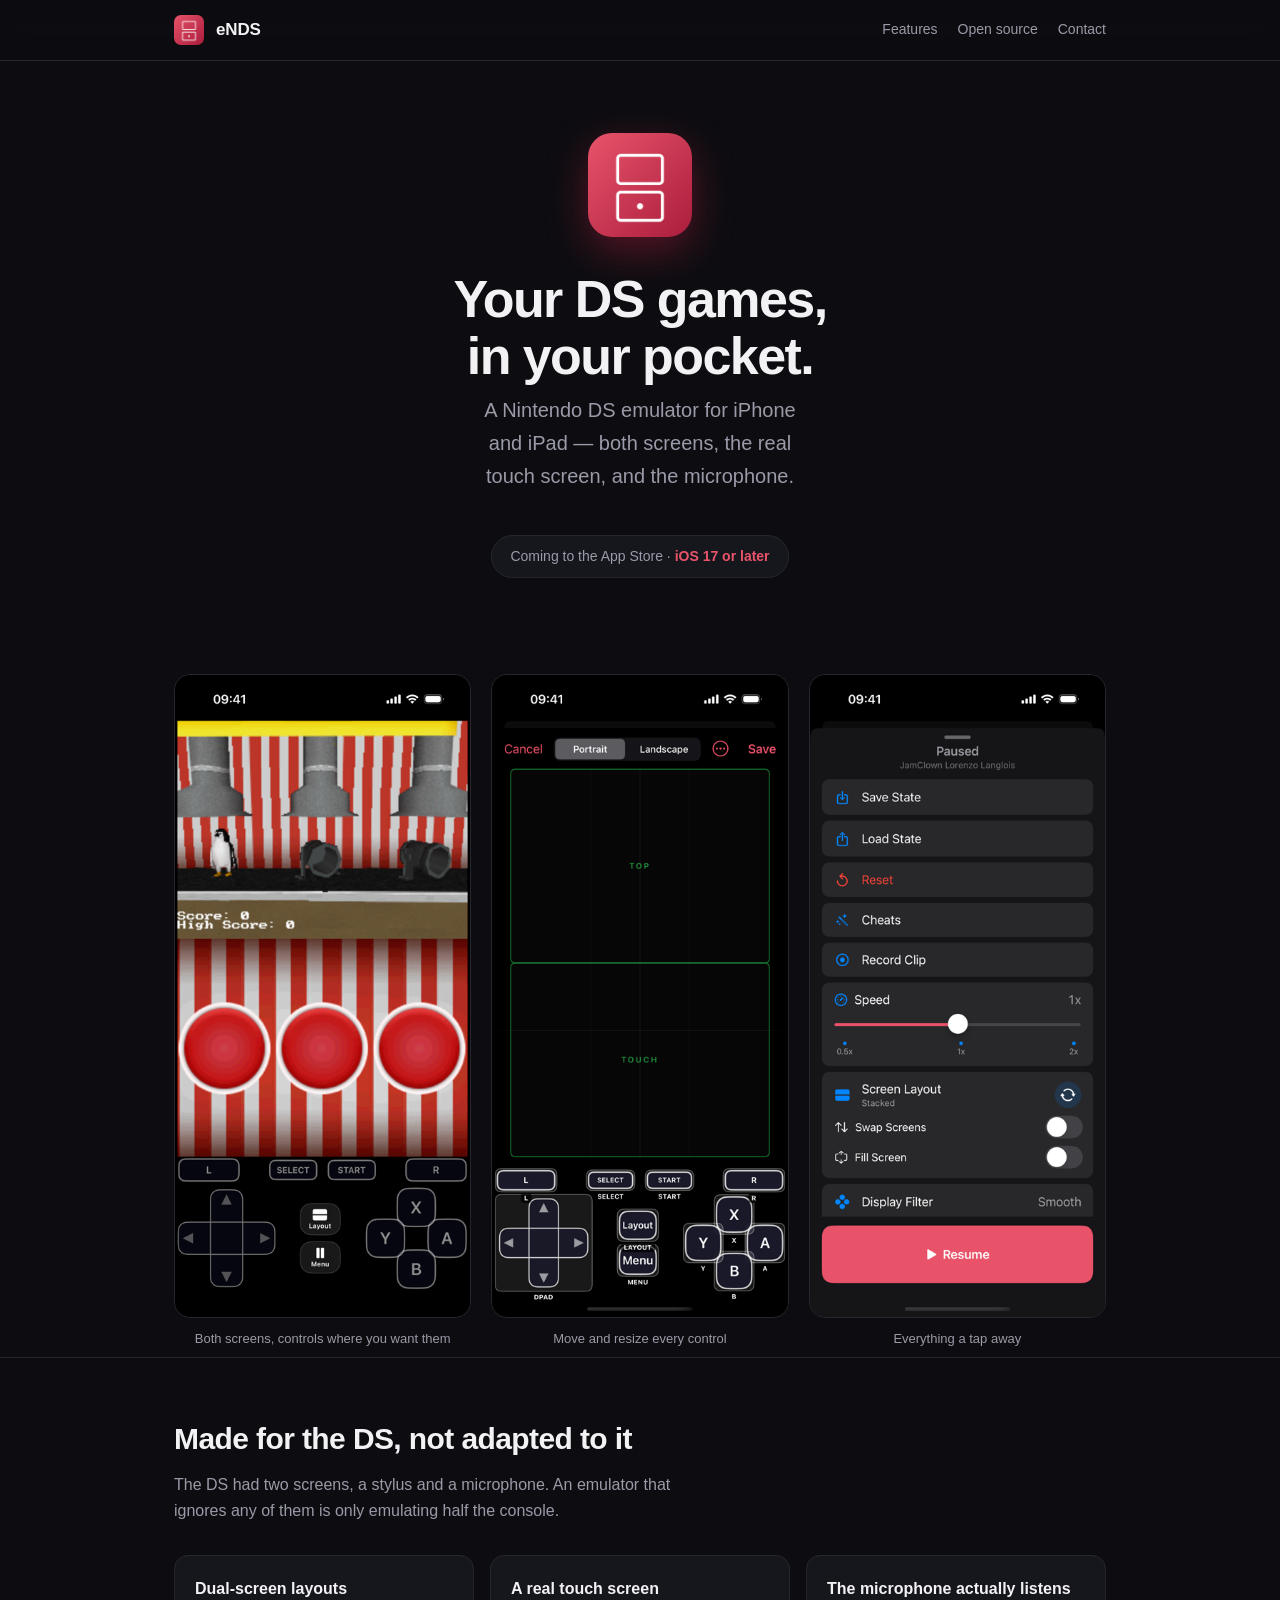
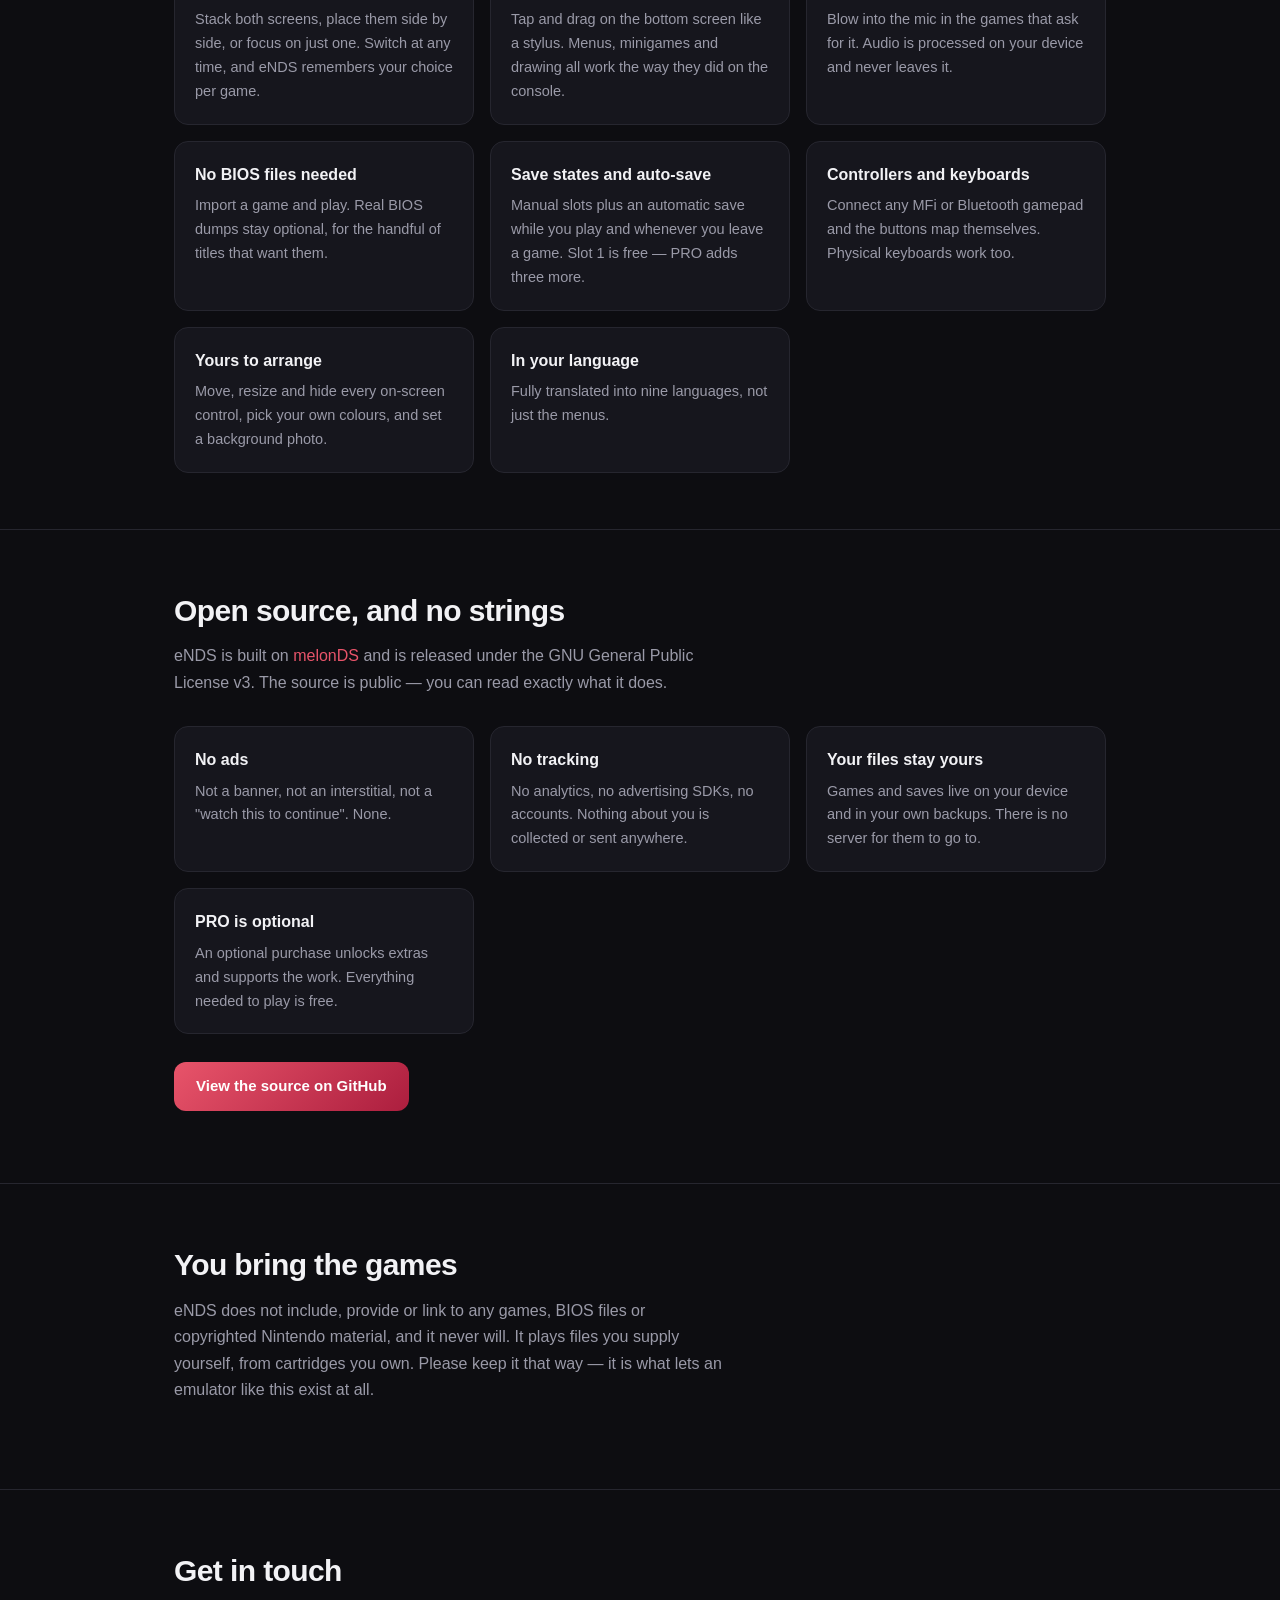
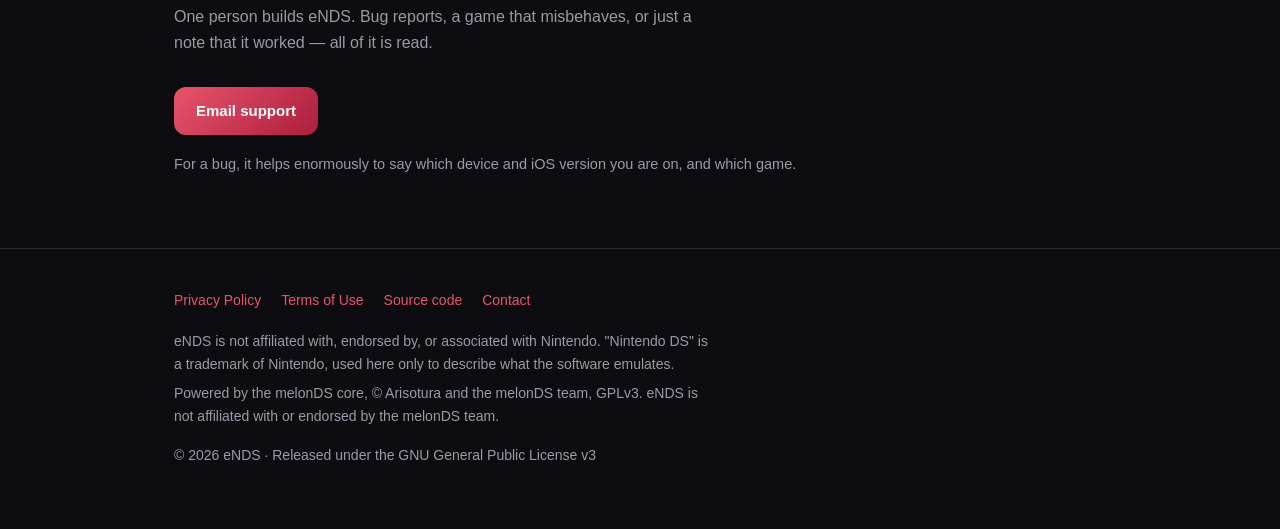
==== index.html @ 31dc3743 "eNDS website: landing page, privacy policy and terms Static pages for the eNDS app, served from GitH" ====
<!doctype html>
<html lang="en">
<head>
<meta charset="utf-8">
<meta name="viewport" content="width=device-width, initial-scale=1">
<title>eNDS — DS emulator for iPhone and iPad</title>
<meta name="description" content="A Nintendo DS emulator for iPhone and iPad, built on melonDS. Open source, no ads, no tracking.">
<link rel="icon" href="assets/icon.png">
<link rel="apple-touch-icon" href="assets/icon.png">
<meta property="og:title" content="eNDS — DS emulator for iPhone and iPad">
<meta property="og:description" content="Both screens, the real touch screen and the microphone. Open source, no ads, no tracking.">
<meta property="og:image" content="https://mattiaa95.github.io/assets/icon.png">
<meta property="og:url" content="https://mattiaa95.github.io/">
<meta property="og:type" content="website">
<meta name="twitter:card" content="summary">
<link rel="stylesheet" href="assets/site.css">
</head>
<body>

<header class="bar">
  <div class="wrap">
    <img src="assets/icon.png" alt="">
    <strong>eNDS</strong>
    <nav>
      <a href="#features">Features</a>
      <a href="#open">Open source</a>
      <a href="#contact">Contact</a>
    </nav>
  </div>
</header>

<div class="wrap hero">
  <img class="icon" src="assets/icon.png" alt="eNDS app icon">
  <h1>Your DS games,<br>in your pocket.</h1>
  <p class="tagline">A Nintendo DS emulator for iPhone and iPad — both screens, the real touch screen, and the microphone.</p>
  <p><span class="badge">Coming to the App Store · <b>iOS 17 or later</b></span></p>
</div>

<div class="wrap">
  <div class="shots">
    <figure>
      <img src="assets/shot-hero.png" alt="A DS game running in eNDS, with both screens stacked and the on-screen controls below.">
      <figcaption>Both screens, controls where you want them</figcaption>
    </figure>
    <figure>
      <img src="assets/shot-layout.png" alt="The layout editor, where each control can be moved and resized.">
      <figcaption>Move and resize every control</figcaption>
    </figure>
    <figure>
      <img src="assets/shot-pause.png" alt="The pause menu with speed, screen layout, save states and cheats.">
      <figcaption>Everything a tap away</figcaption>
    </figure>
  </div>
</div>

<section id="features">
  <div class="wrap">
    <h2>Made for the DS, not adapted to it</h2>
    <p class="lead">The DS had two screens, a stylus and a microphone. An emulator that ignores any of them is only emulating half the console.</p>

    <div class="grid">
      <div class="card">
        <h3>Dual-screen layouts</h3>
        <p>Stack both screens, place them side by side, or focus on just one. Switch at any time, and eNDS remembers your choice per game.</p>
      </div>
      <div class="card">
        <h3>A real touch screen</h3>
        <p>Tap and drag on the bottom screen like a stylus. Menus, minigames and drawing all work the way they did on the console.</p>
      </div>
      <div class="card">
        <h3>The microphone actually listens</h3>
        <p>Blow into the mic in the games that ask for it. Audio is processed on your device and never leaves it.</p>
      </div>
      <div class="card">
        <h3>No BIOS files needed</h3>
        <p>Import a game and play. Real BIOS dumps stay optional, for the handful of titles that want them.</p>
      </div>
      <div class="card">
        <h3>Save states and auto-save</h3>
        <p>Manual slots plus an automatic save while you play and whenever you leave a game. Slot 1 is free — PRO adds three more.</p>
      </div>
      <div class="card">
        <h3>Controllers and keyboards</h3>
        <p>Connect any MFi or Bluetooth gamepad and the buttons map themselves. Physical keyboards work too.</p>
      </div>
      <div class="card">
        <h3>Yours to arrange</h3>
        <p>Move, resize and hide every on-screen control, pick your own colours, and set a background photo.</p>
      </div>
      <div class="card">
        <h3>In your language</h3>
        <p>Fully translated into nine languages, not just the menus.</p>
      </div>
    </div>
  </div>
</section>

<section id="open">
  <div class="wrap">
    <h2>Open source, and no strings</h2>
    <p class="lead">eNDS is built on <a href="https://github.com/melonDS-emu/melonDS" rel="noopener">melonDS</a> and is released under the GNU General Public License v3. The source is public — you can read exactly what it does.</p>

    <div class="grid">
      <div class="card">
        <h3>No ads</h3>
        <p>Not a banner, not an interstitial, not a "watch this to continue". None.</p>
      </div>
      <div class="card">
        <h3>No tracking</h3>
        <p>No analytics, no advertising SDKs, no accounts. Nothing about you is collected or sent anywhere.</p>
      </div>
      <div class="card">
        <h3>Your files stay yours</h3>
        <p>Games and saves live on your device and in your own backups. There is no server for them to go to.</p>
      </div>
      <div class="card">
        <h3>PRO is optional</h3>
        <p>An optional purchase unlocks extras and supports the work. Everything needed to play is free.</p>
      </div>
    </div>

    <p style="margin-top:28px"><a class="btn" href="https://github.com/mattiaa95/eNDS" rel="noopener">View the source on GitHub</a></p>
  </div>
</section>

<section id="games">
  <div class="wrap">
    <h2>You bring the games</h2>
    <p class="lead">eNDS does not include, provide or link to any games, BIOS files or copyrighted Nintendo material, and it never will. It plays files you supply yourself, from cartridges you own. Please keep it that way — it is what lets an emulator like this exist at all.</p>
  </div>
</section>

<section id="contact">
  <div class="wrap">
    <h2>Get in touch</h2>
    <p class="lead">One person builds eNDS. Bug reports, a game that misbehaves, or just a note that it worked — all of it is read.</p>
    <p>
      <a class="btn" href="index.html#contact" data-contact="support">Email support</a>
    </p>
    <p style="margin-top:18px; color:var(--muted); font-size:14.5px">
      For a bug, it helps enormously to say which device and iOS version you are on, and which game.
    </p>
  </div>
</section>

<footer>
  <div class="wrap">
    <div class="links">
      <a href="privacy.html">Privacy Policy</a>
      <a href="terms.html">Terms of Use</a>
      <a href="https://github.com/mattiaa95/eNDS" rel="noopener">Source code</a>
      <a href="index.html#contact" data-contact="support">Contact</a>
    </div>
    <p>eNDS is not affiliated with, endorsed by, or associated with Nintendo. "Nintendo DS" is a trademark of Nintendo, used here only to describe what the software emulates.</p>
    <p>Powered by the melonDS core, © Arisotura and the melonDS team, GPLv3. eNDS is not affiliated with or endorsed by the melonDS team.</p>
    <p style="margin-top:16px">© 2026 eNDS · Released under the GNU General Public License v3</p>
  </div>
</footer>


<script>
/* The address is assembled at runtime, so it never sits in the static HTML
   that scrapers read. */
(function () {
  var a = 'mattiaa95' + '+' + 'ends' + '@' + 'gmail.com';
  document.querySelectorAll('a[data-contact]').forEach(function (el) {
    el.href = 'mailto:' + a + '?subject=' +
      encodeURIComponent('eNDS ' + (el.getAttribute('data-contact') || 'support'));
  });
})();
</script>
</body>
</html>
---- assets/site.css ----
/* eNDS — one stylesheet, no external anything.
   No web fonts, no analytics, no third-party requests: the privacy policy
   says this site collects nothing, and the simplest way to keep that true is
   for the page to have nowhere to send anything. */

:root {
  --crimson: #e8546a;          /* Color.indsCrimsonLight in the app */
  --crimson-deep: #ac1e3e;     /* Color.indsCrimsonDark */
  --bg: #0d0d11;
  --surface: #16161d;
  --border: #26262f;
  --text: #f2f2f5;
  --muted: #9a9aa8;
  --max: 980px;
}

* { box-sizing: border-box; }

html { scroll-behavior: smooth; }

body {
  margin: 0;
  background: var(--bg);
  color: var(--text);
  font: 16px/1.65 -apple-system, BlinkMacSystemFont, "Segoe UI", Roboto,
        "Helvetica Neue", Arial, sans-serif;
  -webkit-font-smoothing: antialiased;
}

a { color: var(--crimson); text-decoration: none; }
a:hover { text-decoration: underline; }

.wrap { max-width: var(--max); margin: 0 auto; padding: 0 24px; }

/* ---------- top bar ---------- */

header.bar {
  position: sticky; top: 0; z-index: 10;
  background: rgba(13, 13, 17, 0.85);
  backdrop-filter: saturate(180%) blur(14px);
  -webkit-backdrop-filter: saturate(180%) blur(14px);
  border-bottom: 1px solid var(--border);
}
header.bar .wrap {
  display: flex; align-items: center; gap: 12px;
  height: 60px;
}
header.bar img { width: 30px; height: 30px; border-radius: 7px; }
header.bar strong { font-size: 17px; letter-spacing: -0.01em; }
header.bar nav { margin-left: auto; display: flex; gap: 20px; font-size: 14px; }
header.bar nav a { color: var(--muted); }
header.bar nav a:hover { color: var(--text); text-decoration: none; }

/* ---------- hero ---------- */

.hero { padding: 72px 0 56px; text-align: center; }
.hero img.icon {
  width: 104px; height: 104px; border-radius: 24px;
  box-shadow: 0 14px 40px rgba(172, 30, 62, 0.45);
}
.hero h1 {
  margin: 26px 0 10px;
  font-size: clamp(34px, 6vw, 52px);
  line-height: 1.08;
  letter-spacing: -0.03em;
}
.hero .tagline {
  margin: 0 auto;
  max-width: 30ch;
  font-size: clamp(17px, 2.4vw, 20px);
  color: var(--muted);
}
.badge {
  display: inline-block;
  margin-top: 26px;
  padding: 9px 18px;
  border: 1px solid var(--border);
  border-radius: 999px;
  background: var(--surface);
  font-size: 14px;
  color: var(--muted);
}
.badge b { color: var(--crimson); font-weight: 600; }

/* ---------- shots ---------- */

.shots {
  display: grid;
  grid-template-columns: repeat(auto-fit, minmax(190px, 1fr));
  gap: 20px;
  padding: 24px 0 8px;
}
.shots figure { margin: 0; text-align: center; }
.shots img {
  width: 100%; height: auto; display: block;
  border-radius: 16px;
  border: 1px solid var(--border);
  background: #000;
}
.shots figcaption {
  margin-top: 10px; font-size: 13px; color: var(--muted);
}

/* ---------- sections ---------- */

section { padding: 56px 0; border-top: 1px solid var(--border); }
section h2 {
  margin: 0 0 8px;
  font-size: clamp(24px, 3.6vw, 30px);
  letter-spacing: -0.02em;
}
section > .wrap > p.lead { margin: 0 0 30px; color: var(--muted); max-width: 62ch; }

.grid {
  display: grid;
  grid-template-columns: repeat(auto-fit, minmax(250px, 1fr));
  gap: 16px;
}
.card {
  background: var(--surface);
  border: 1px solid var(--border);
  border-radius: 14px;
  padding: 20px;
}
.card h3 { margin: 0 0 6px; font-size: 16px; }
.card p { margin: 0; font-size: 14.5px; color: var(--muted); }

/* ---------- legal pages ---------- */

.legal { padding: 56px 0 24px; }
.legal h1 { font-size: clamp(28px, 4.6vw, 38px); letter-spacing: -0.02em; margin: 0 0 6px; }
.legal .updated { color: var(--muted); font-size: 14px; margin: 0 0 36px; }
.legal h2 { margin: 38px 0 10px; font-size: 20px; letter-spacing: -0.01em; }
.legal p, .legal li { color: #cfcfd8; }
.legal ul { padding-left: 22px; }
.legal li { margin-bottom: 7px; }
.legal .callout {
  background: var(--surface);
  border: 1px solid var(--border);
  border-left: 3px solid var(--crimson);
  border-radius: 10px;
  padding: 16px 20px;
  margin: 26px 0;
}
.legal .callout p { margin: 0; }

/* ---------- footer ---------- */

footer {
  border-top: 1px solid var(--border);
  padding: 40px 0 56px;
  color: var(--muted);
  font-size: 14px;
}
footer .links { display: flex; flex-wrap: wrap; gap: 20px; margin-bottom: 18px; }
footer p { margin: 6px 0; max-width: 70ch; }

.btn {
  display: inline-block;
  padding: 12px 22px;
  border-radius: 12px;
  background: linear-gradient(135deg, var(--crimson), var(--crimson-deep));
  color: #fff; font-weight: 600; font-size: 15px;
}
.btn:hover { text-decoration: none; opacity: 0.92; }

@media (prefers-reduced-motion: reduce) {
  html { scroll-behavior: auto; }
}
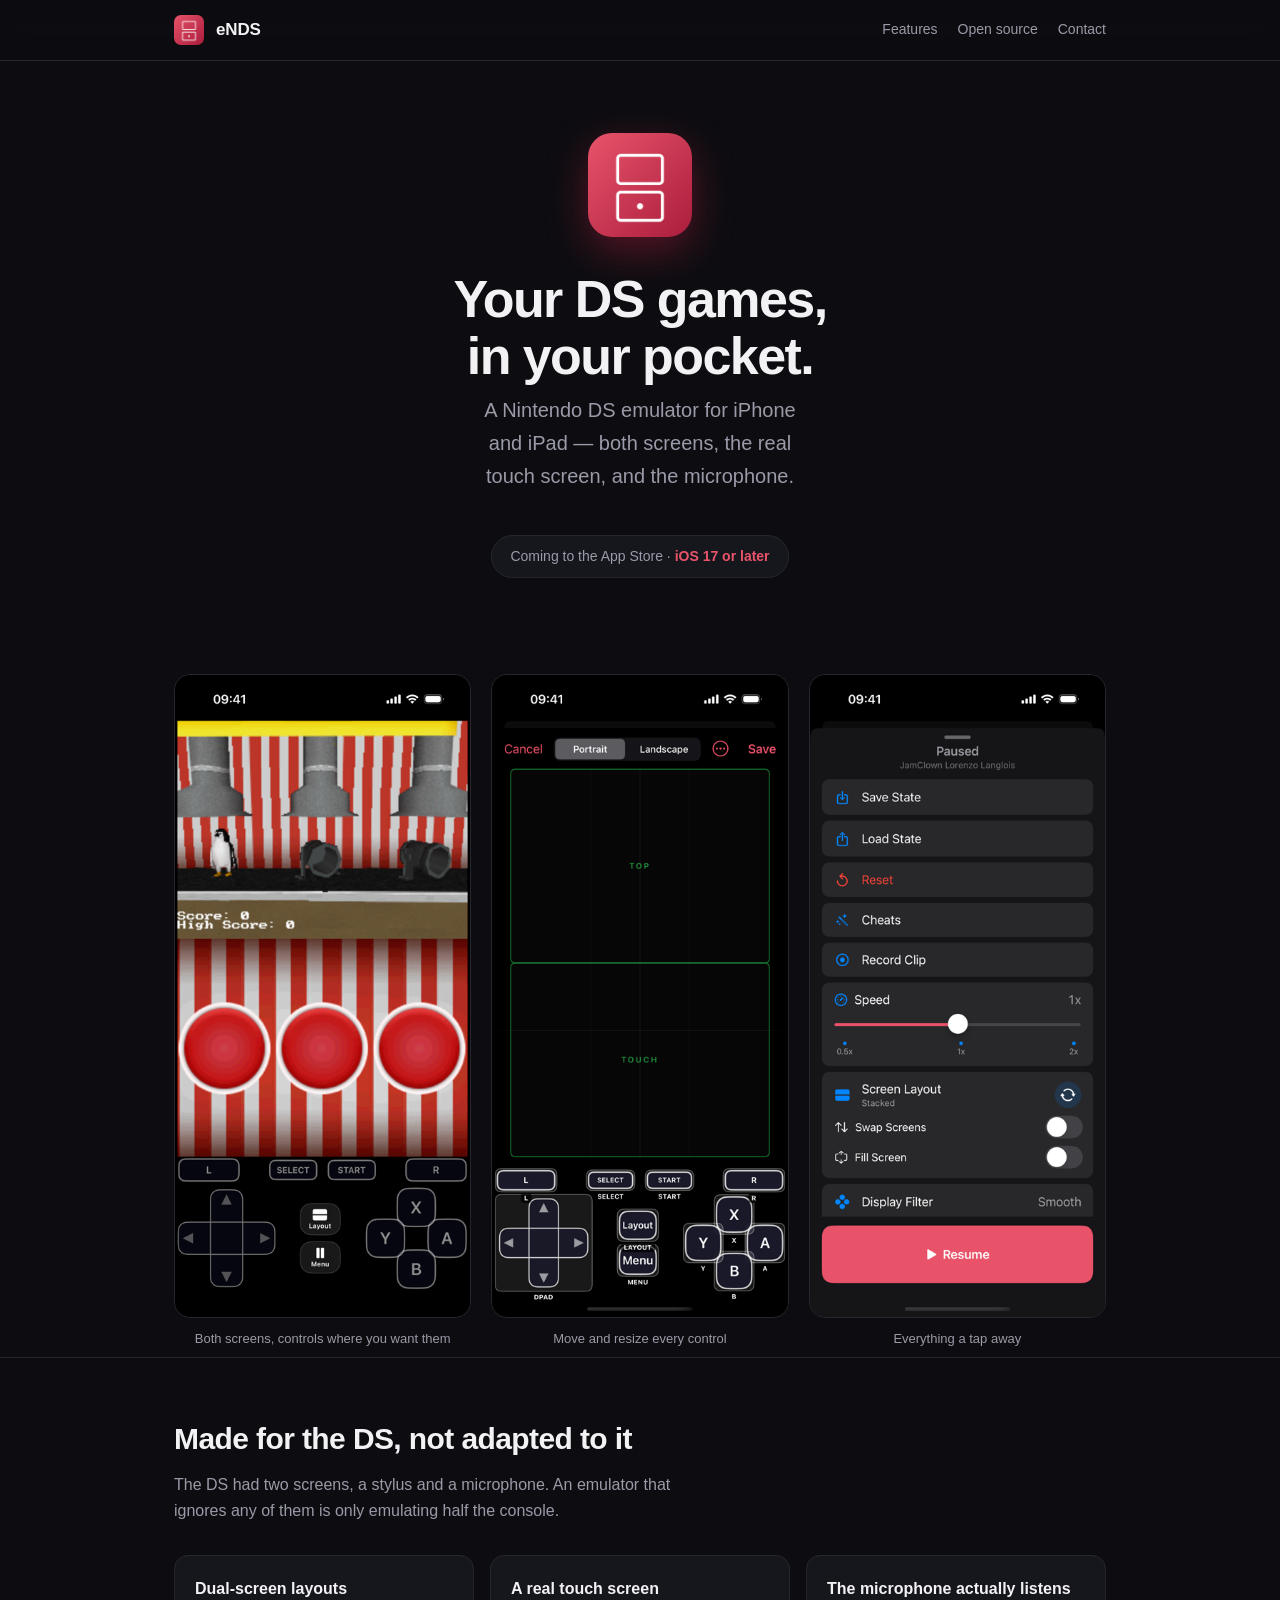
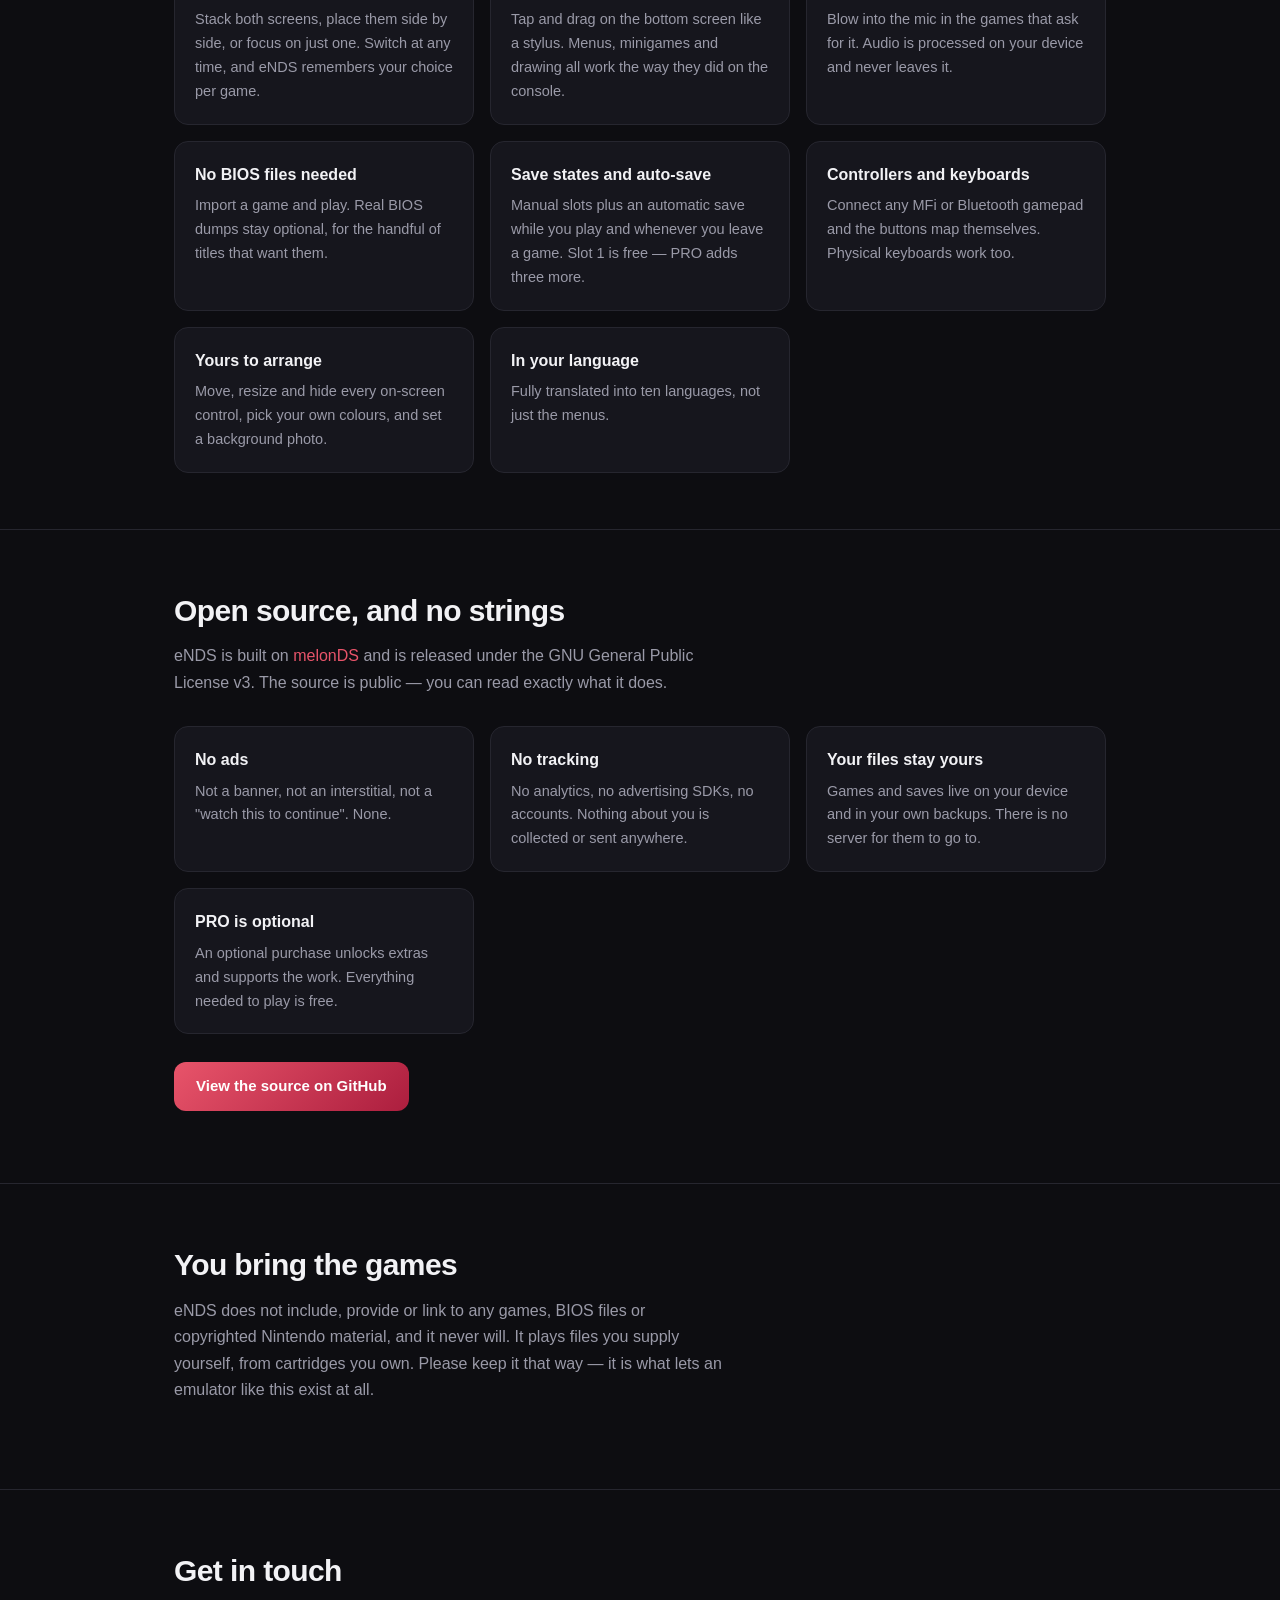
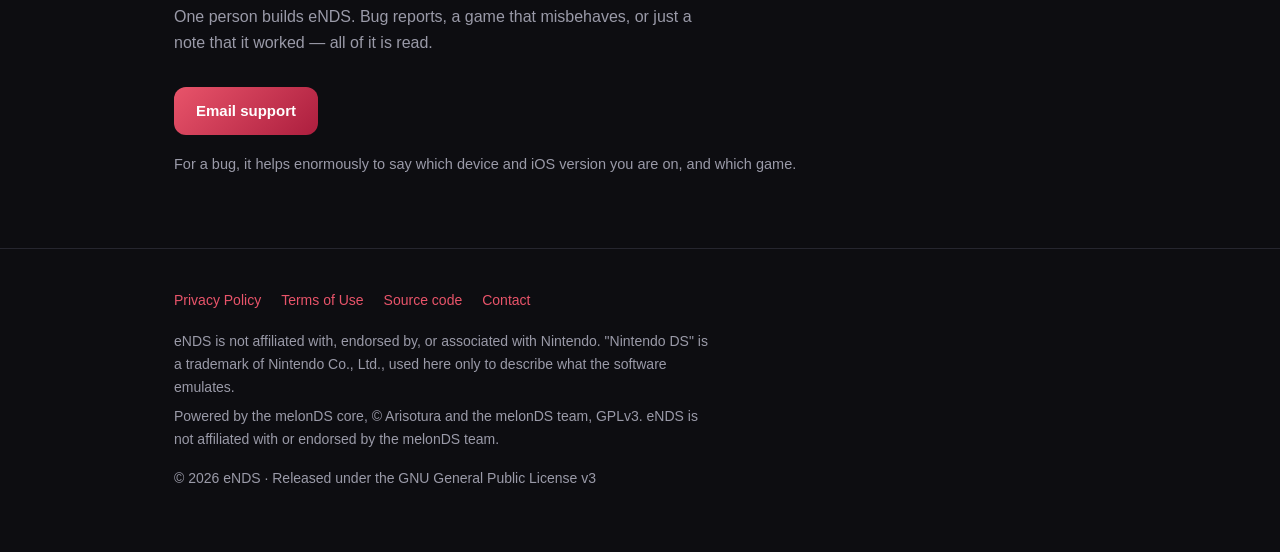
==== commit 1ec6b70a: "eNDS legal pages: clips and photos, real plans, ten languages - Privacy policy: a section on ReplayK" ====
--- a/index.html
+++ b/index.html
@@ -89,7 +89,7 @@
       </div>
       <div class="card">
         <h3>In your language</h3>
-        <p>Fully translated into nine languages, not just the menus.</p>
+        <p>Fully translated into ten languages, not just the menus.</p>
       </div>
     </div>
   </div>
@@ -151,7 +151,7 @@
       <a href="https://github.com/mattiaa95/eNDS" rel="noopener">Source code</a>
       <a href="index.html#contact" data-contact="support">Contact</a>
     </div>
-    <p>eNDS is not affiliated with, endorsed by, or associated with Nintendo. "Nintendo DS" is a trademark of Nintendo, used here only to describe what the software emulates.</p>
+    <p>eNDS is not affiliated with, endorsed by, or associated with Nintendo. "Nintendo DS" is a trademark of Nintendo Co., Ltd., used here only to describe what the software emulates.</p>
     <p>Powered by the melonDS core, © Arisotura and the melonDS team, GPLv3. eNDS is not affiliated with or endorsed by the melonDS team.</p>
     <p style="margin-top:16px">© 2026 eNDS · Released under the GNU General Public License v3</p>
   </div>
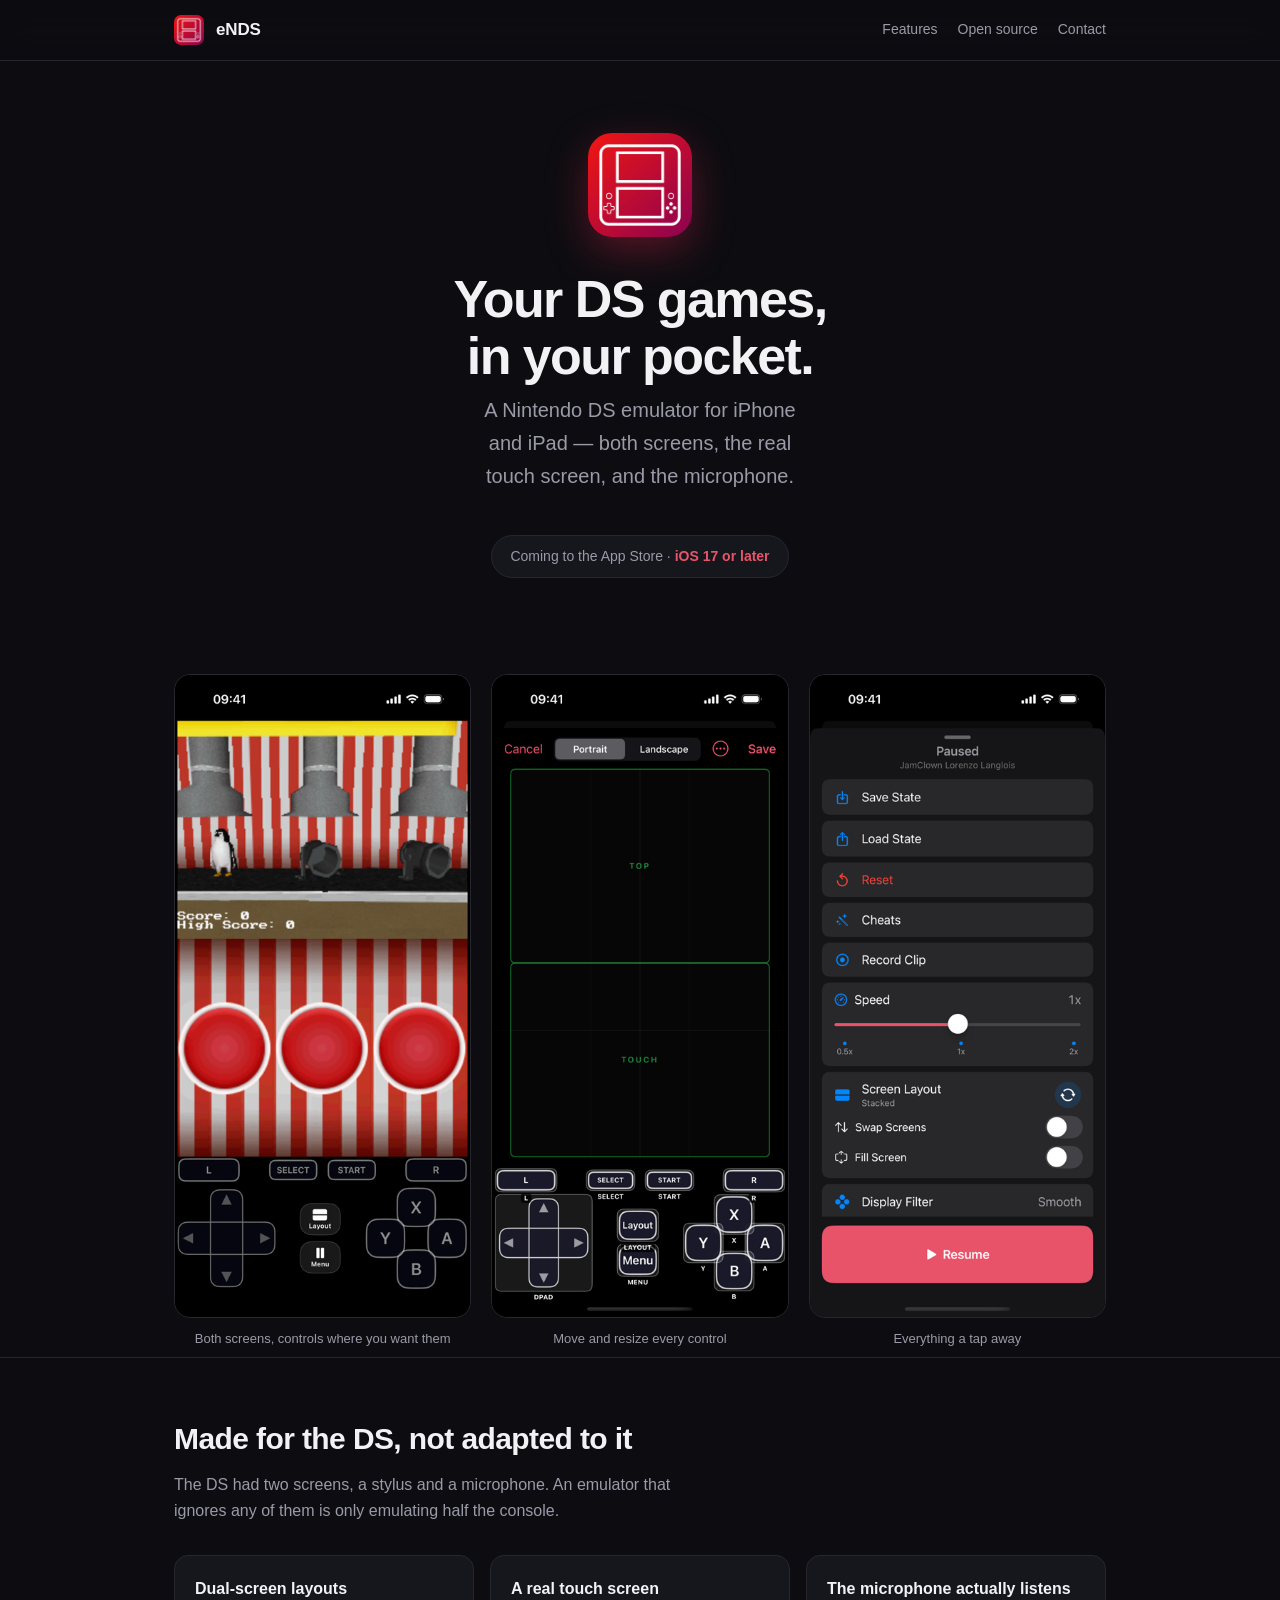
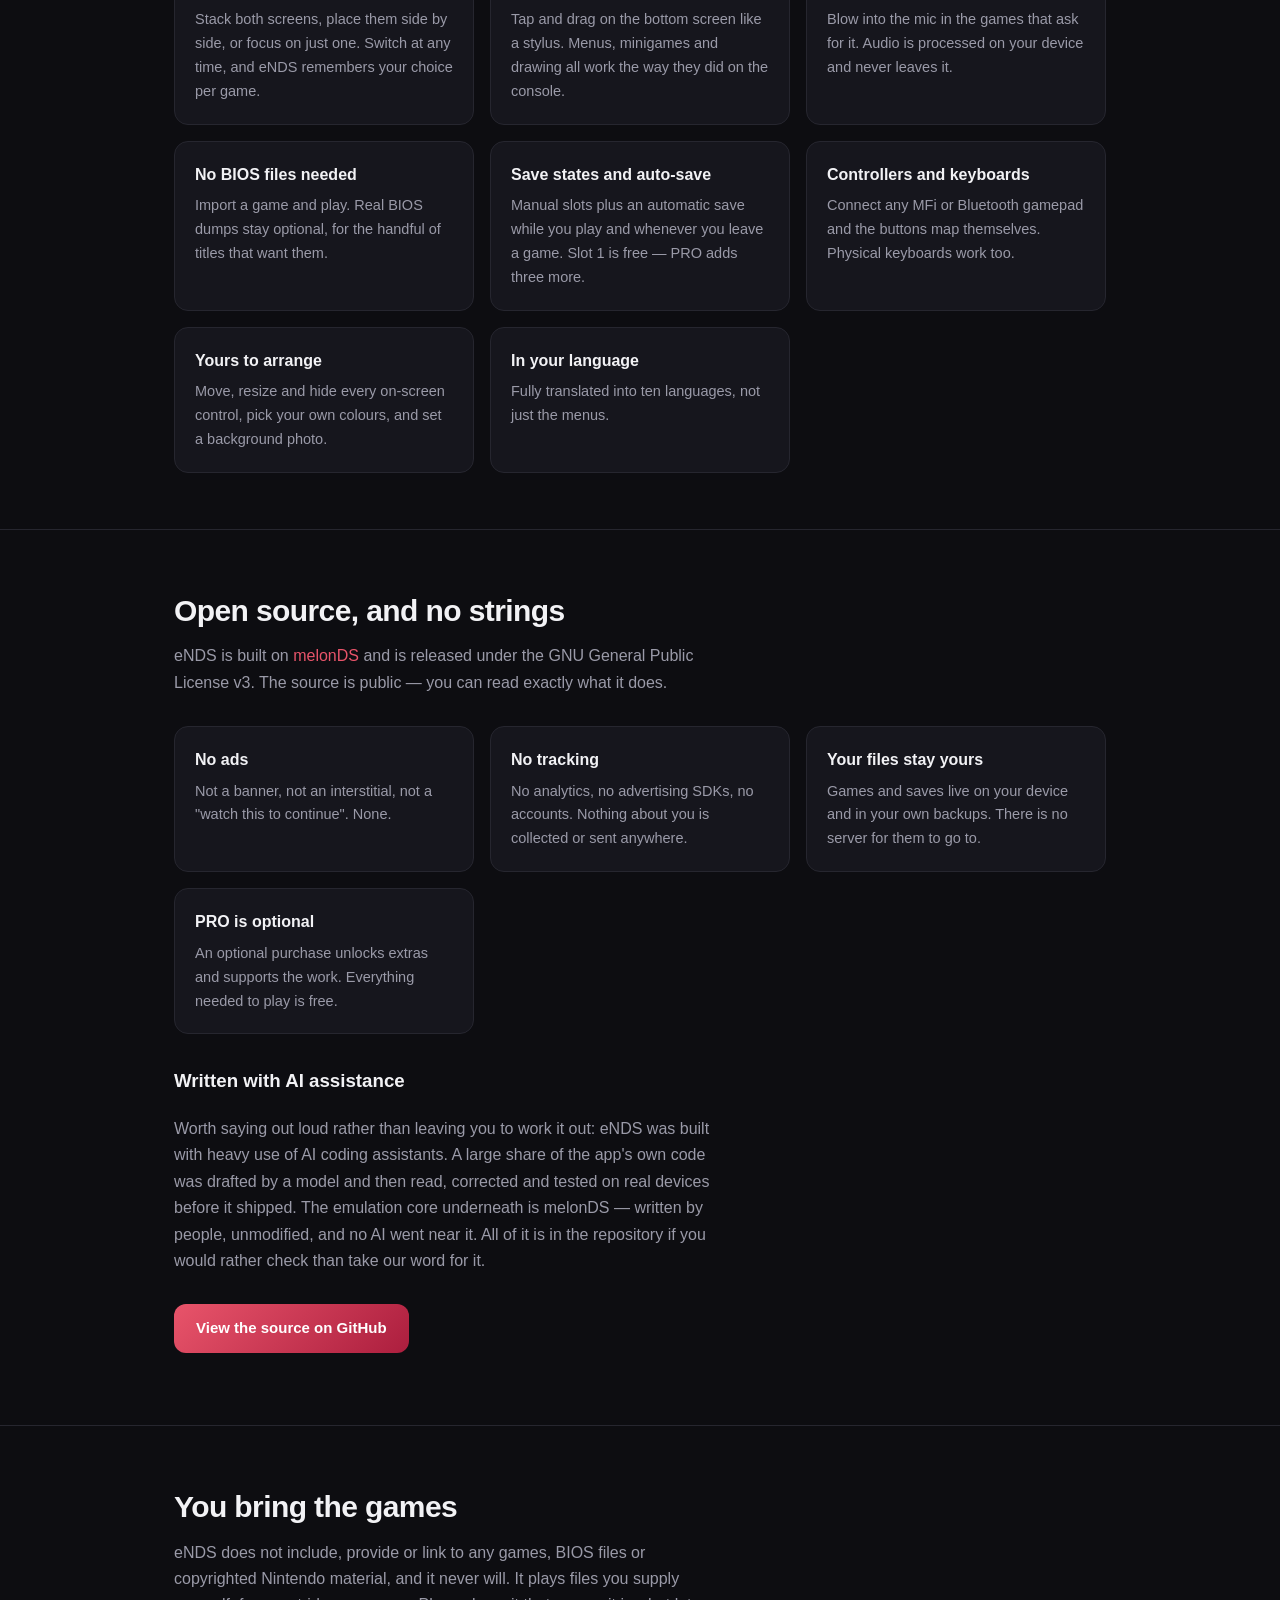
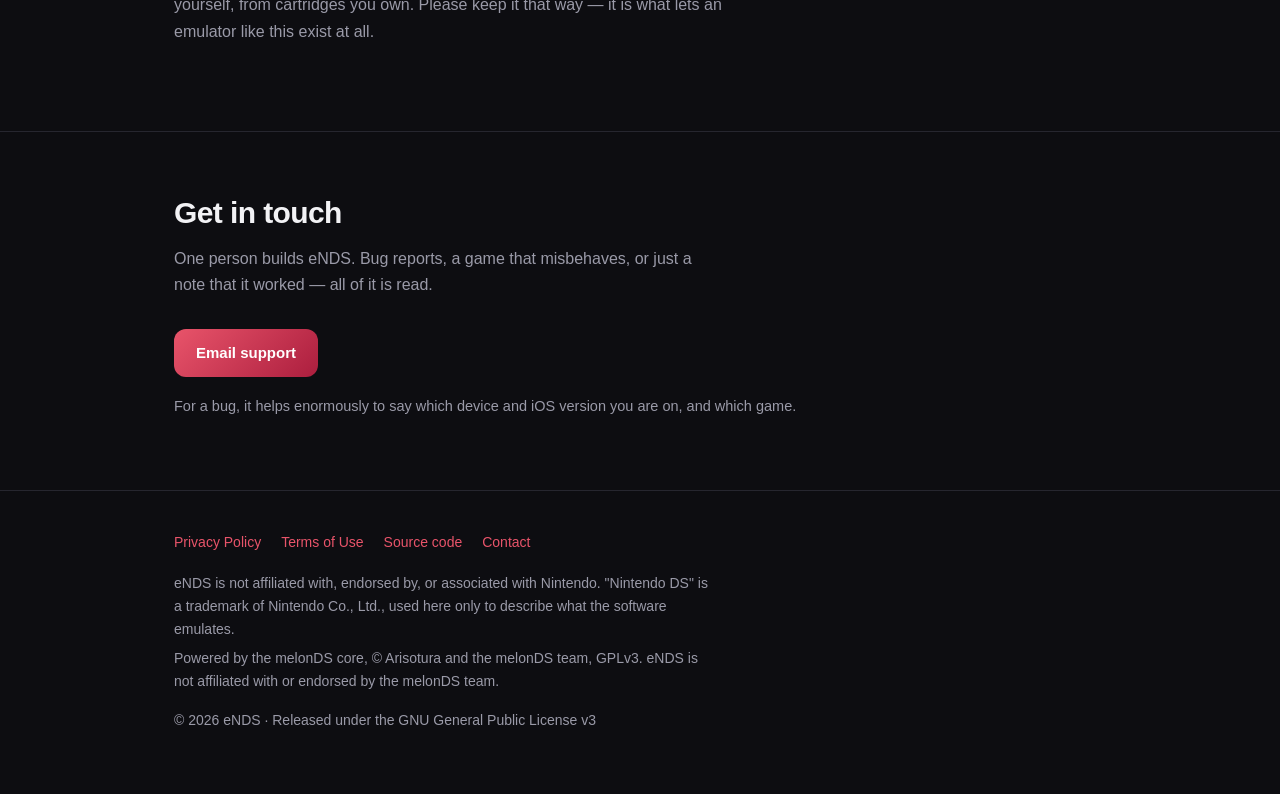
==== commit 49316a1f: "eNDS: AI-assistance note, accurate BIOS wording, absolute 404 links - The landing page and the READM" ====
--- a/index.html
+++ b/index.html
@@ -119,6 +119,9 @@
       </div>
     </div>
 
+    <h3 style="margin-top:32px">Written with AI assistance</h3>
+    <p class="lead" style="margin-top:8px">Worth saying out loud rather than leaving you to work it out: eNDS was built with heavy use of AI coding assistants. A large share of the app's own code was drafted by a model and then read, corrected and tested on real devices before it shipped. The emulation core underneath is melonDS — written by people, unmodified, and no AI went near it. All of it is in the repository if you would rather check than take our word for it.</p>
+
     <p style="margin-top:28px"><a class="btn" href="https://github.com/mattiaa95/eNDS" rel="noopener">View the source on GitHub</a></p>
   </div>
 </section>
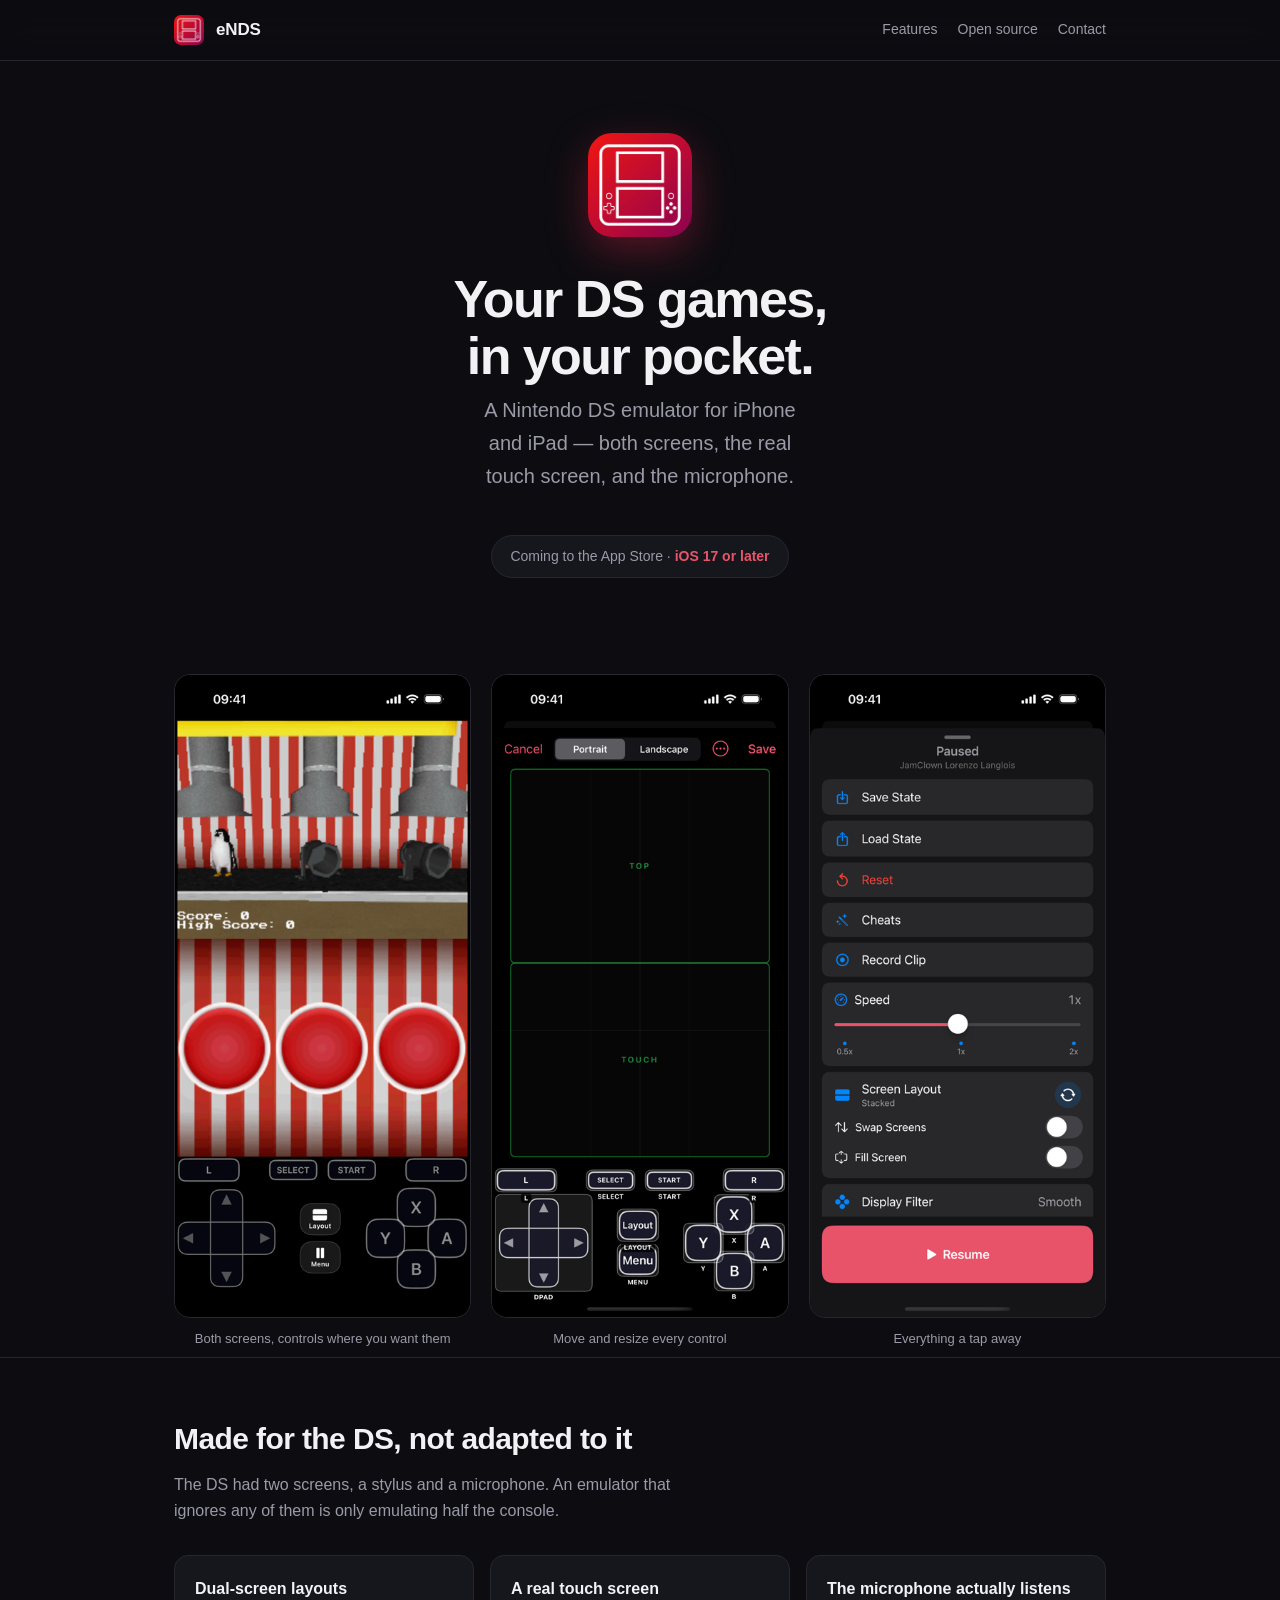
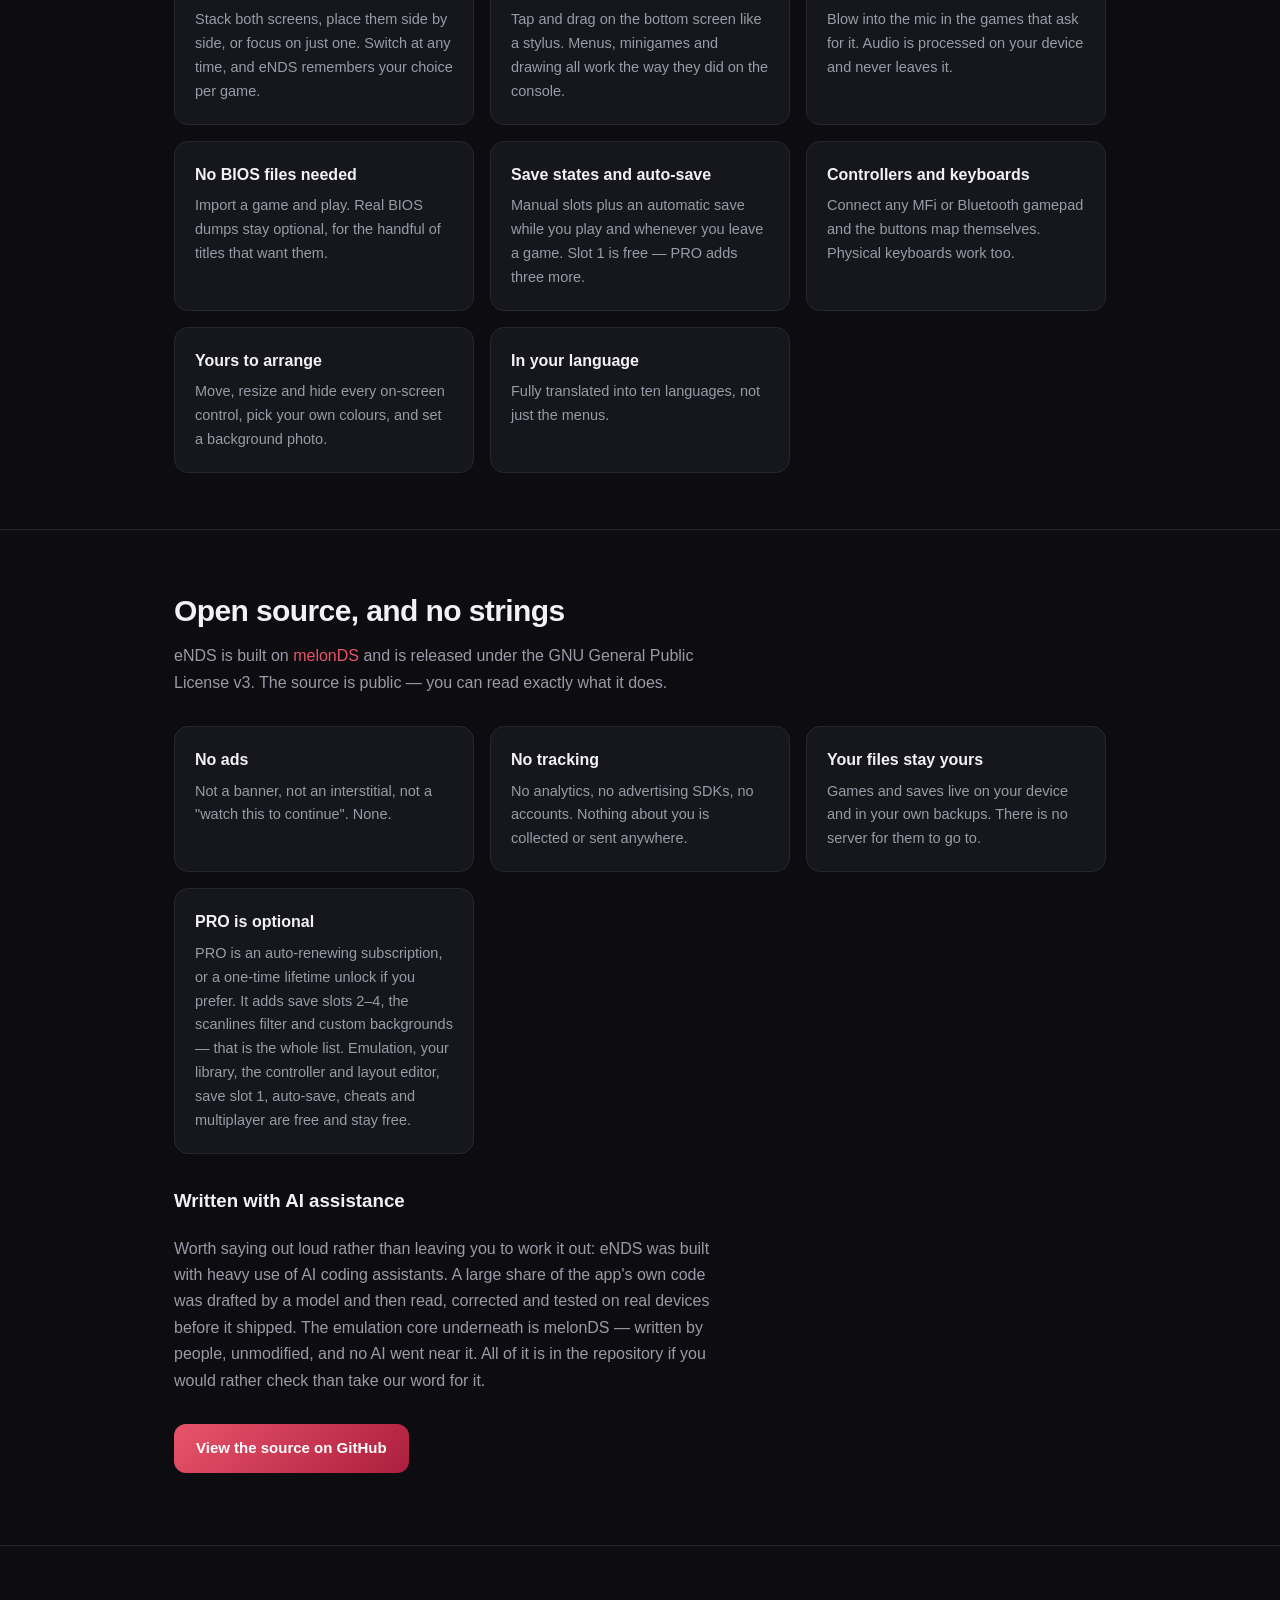
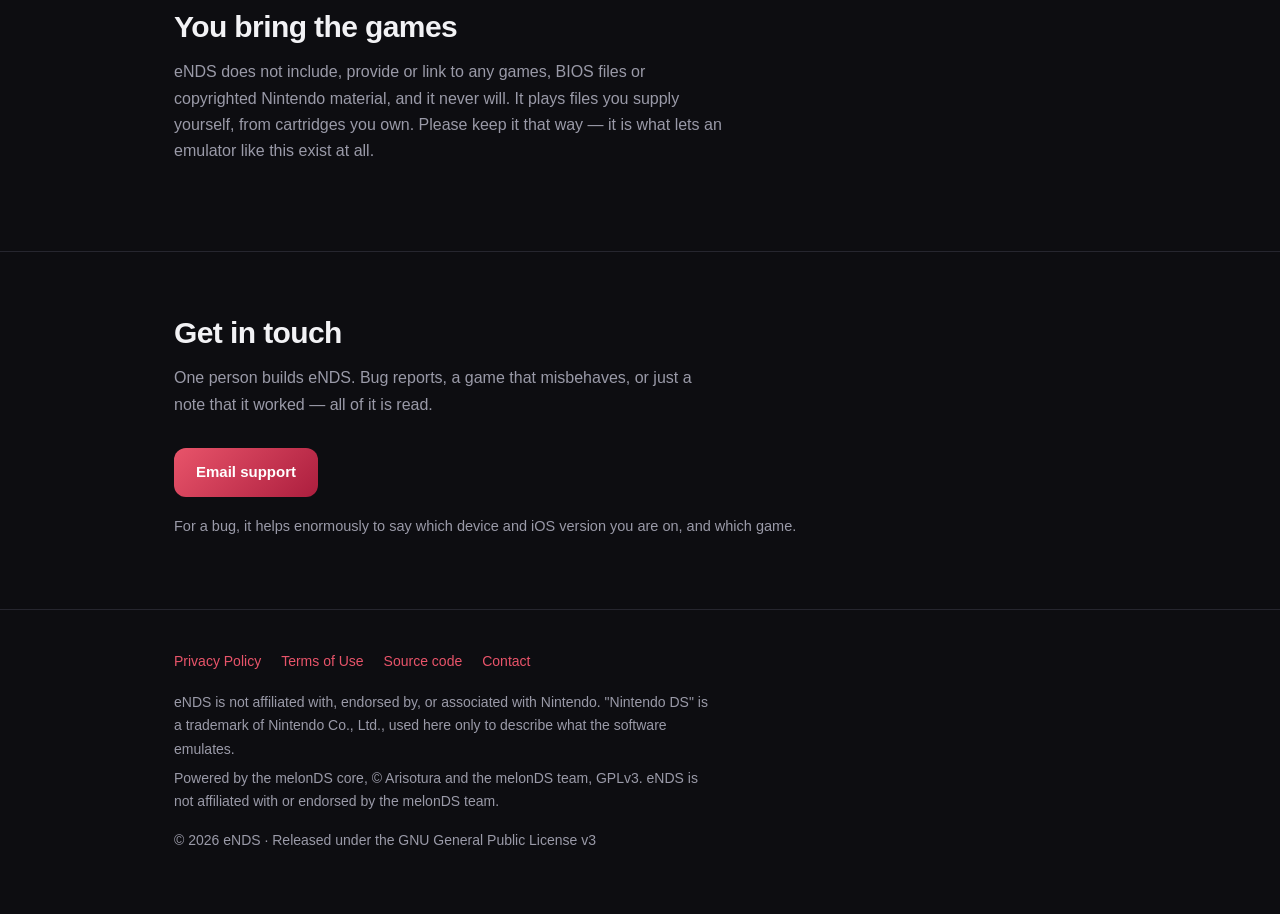
==== commit d775d42e: "Landing: say PRO is a subscription and list exactly what it gates "An optional purchase unlocks extr" ====
--- a/index.html
+++ b/index.html
@@ -115,7 +115,7 @@
       </div>
       <div class="card">
         <h3>PRO is optional</h3>
-        <p>An optional purchase unlocks extras and supports the work. Everything needed to play is free.</p>
+        <p>PRO is an auto-renewing subscription, or a one-time lifetime unlock if you prefer. It adds save slots 2–4, the scanlines filter and custom backgrounds — that is the whole list. Emulation, your library, the controller and layout editor, save slot 1, auto-save, cheats and multiplayer are free and stay free.</p>
       </div>
     </div>
 
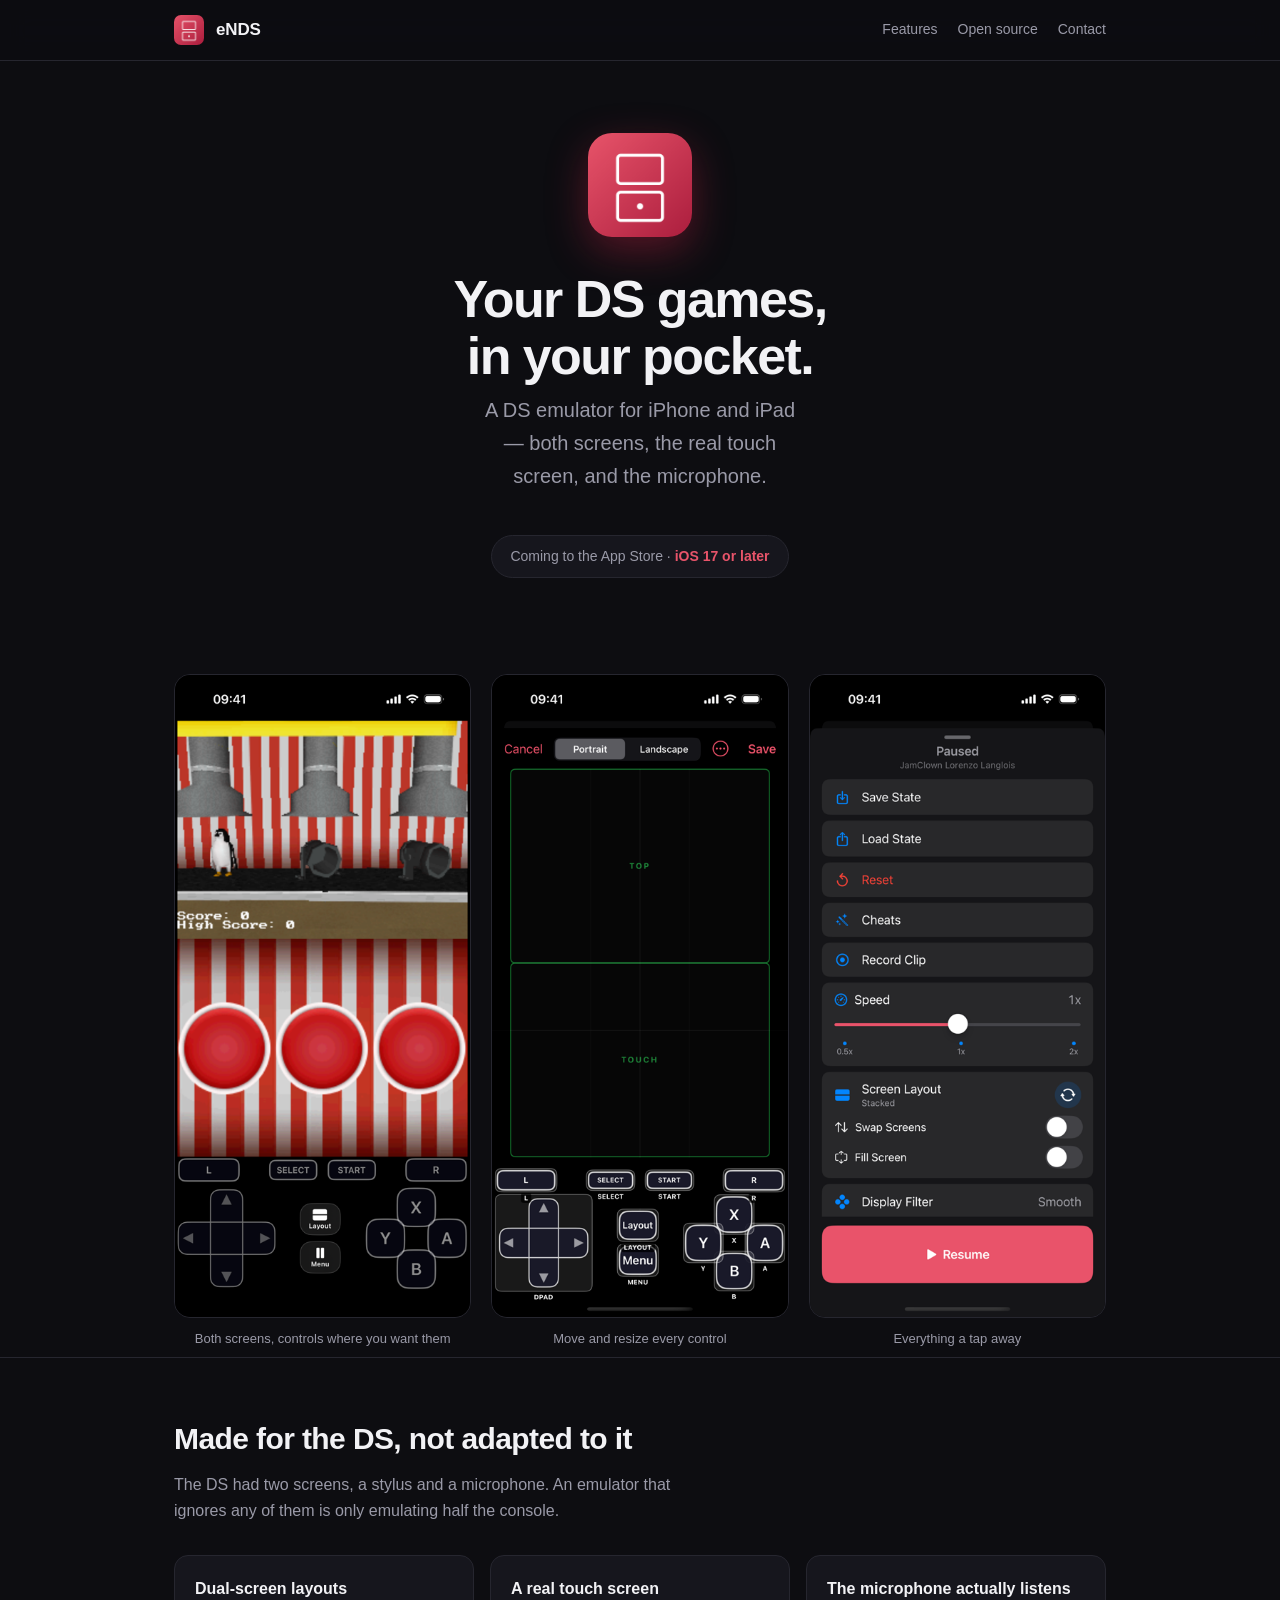
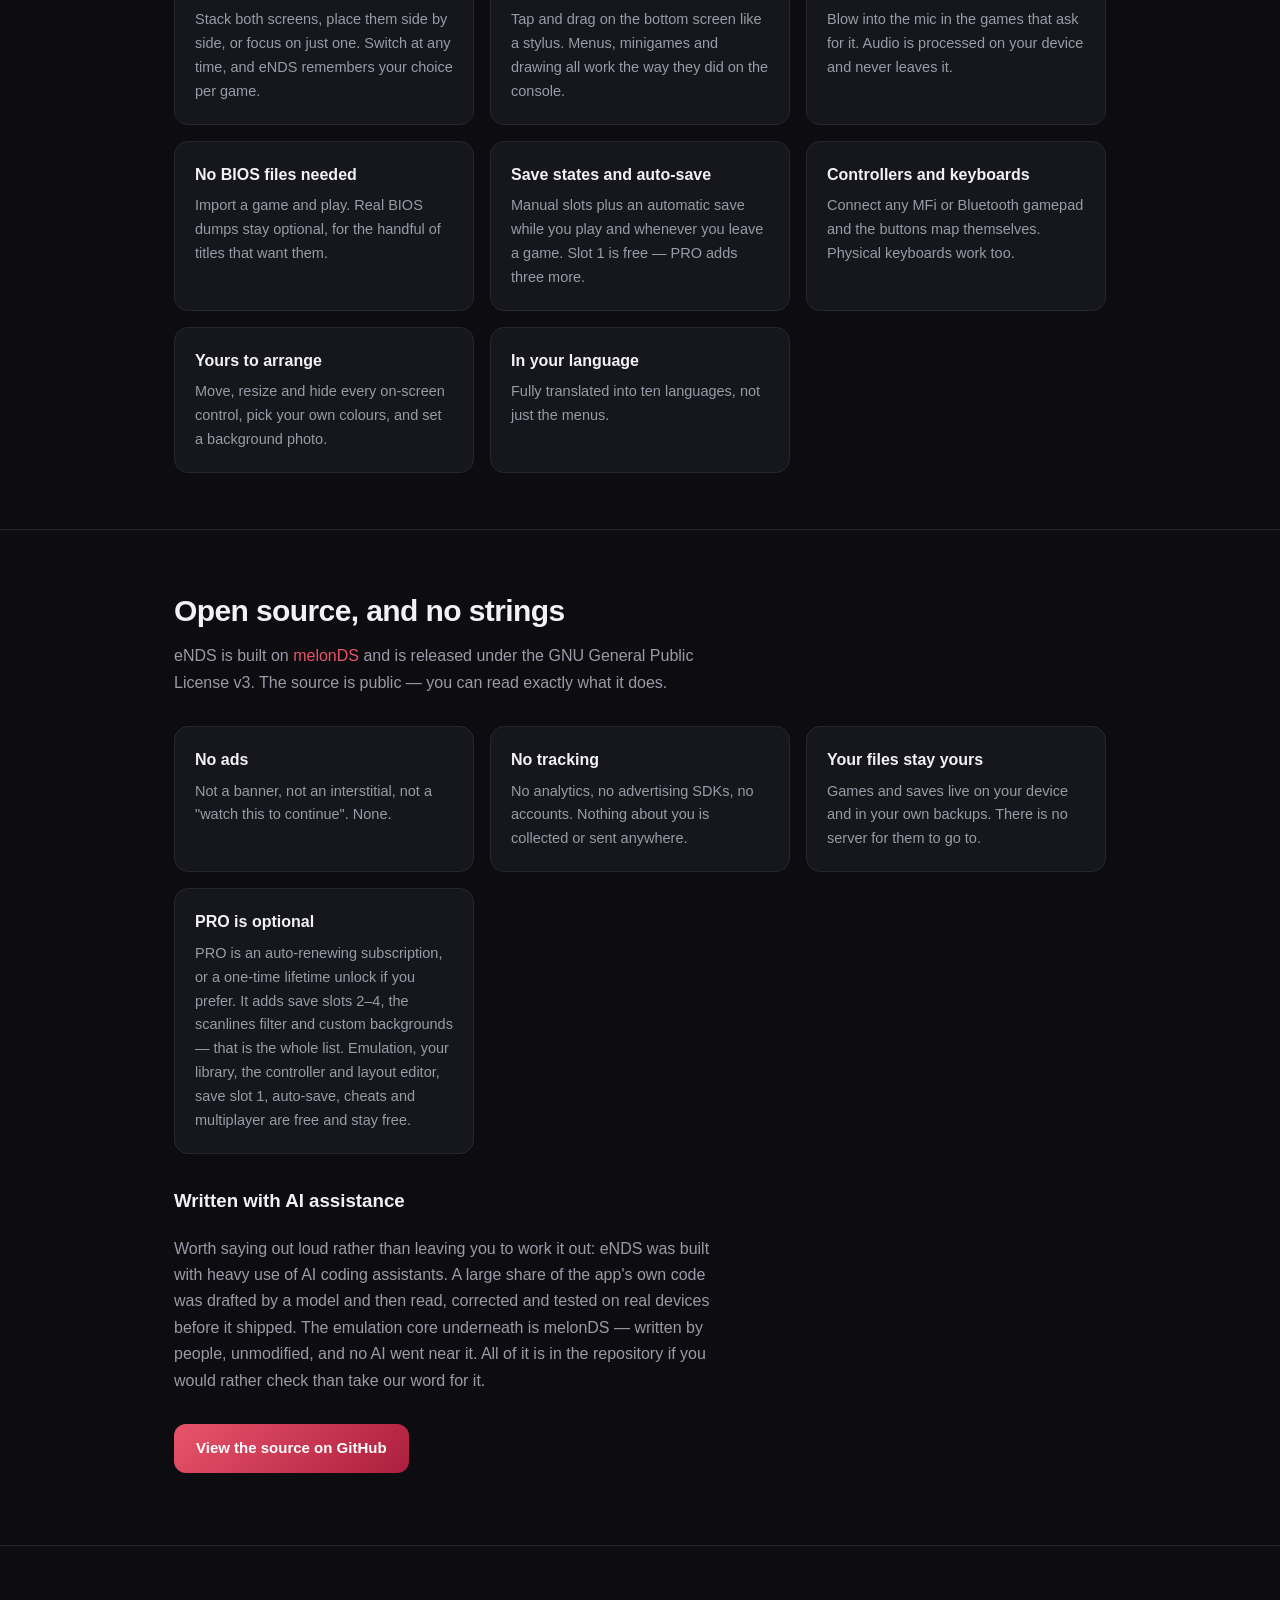
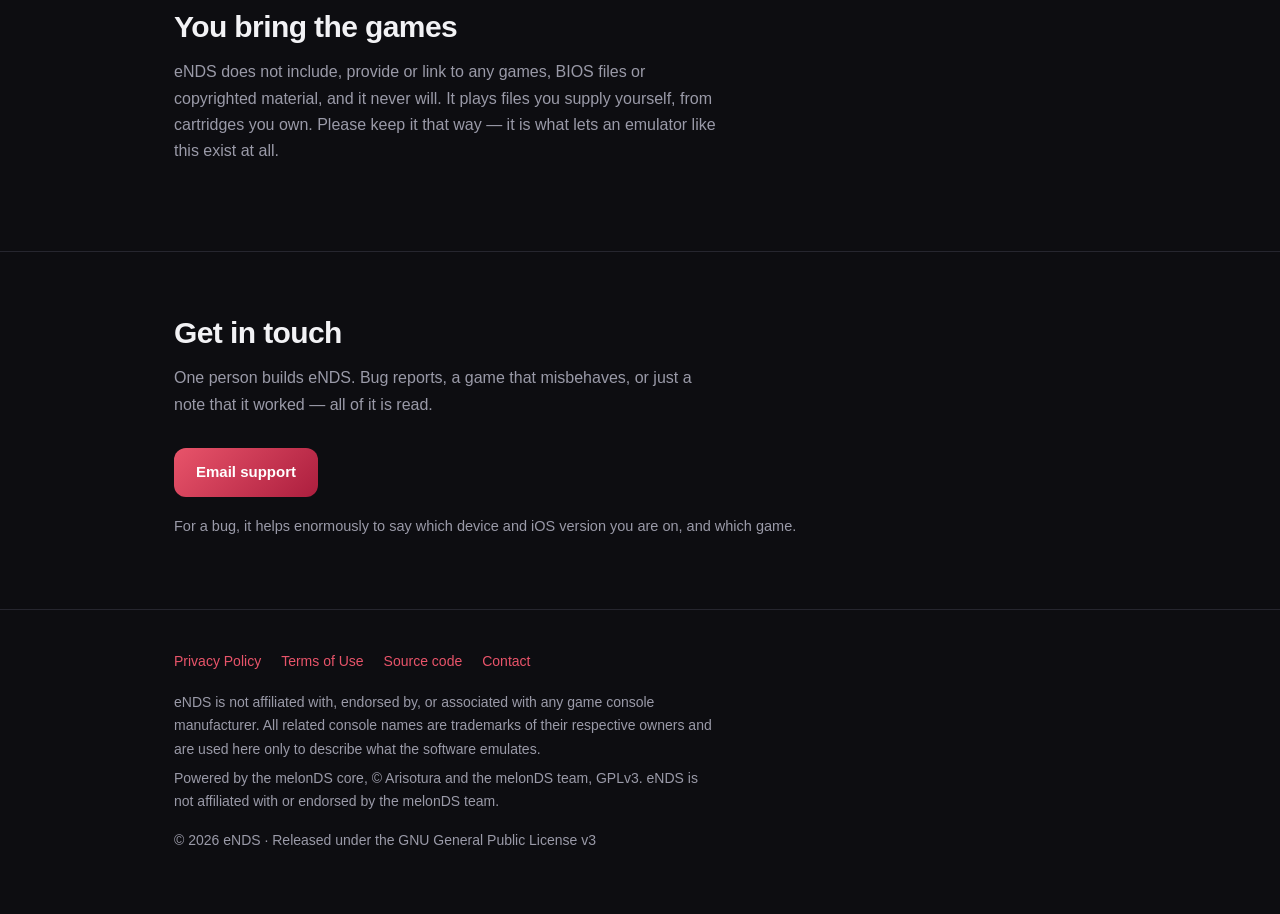
==== commit 77974fd5: "Say "DS" everywhere instead of naming the manufacturer The landing page, privacy policy, terms and R" ====
--- a/index.html
+++ b/index.html
@@ -4,7 +4,7 @@
 <meta charset="utf-8">
 <meta name="viewport" content="width=device-width, initial-scale=1">
 <title>eNDS — DS emulator for iPhone and iPad</title>
-<meta name="description" content="A Nintendo DS emulator for iPhone and iPad, built on melonDS. Open source, no ads, no tracking.">
+<meta name="description" content="A DS emulator for iPhone and iPad, built on melonDS. Open source, no ads, no tracking.">
 <link rel="icon" href="assets/icon.png">
 <link rel="apple-touch-icon" href="assets/icon.png">
 <meta property="og:title" content="eNDS — DS emulator for iPhone and iPad">
@@ -32,7 +32,7 @@
 <div class="wrap hero">
   <img class="icon" src="assets/icon.png" alt="eNDS app icon">
   <h1>Your DS games,<br>in your pocket.</h1>
-  <p class="tagline">A Nintendo DS emulator for iPhone and iPad — both screens, the real touch screen, and the microphone.</p>
+  <p class="tagline">A DS emulator for iPhone and iPad — both screens, the real touch screen, and the microphone.</p>
   <p><span class="badge">Coming to the App Store · <b>iOS 17 or later</b></span></p>
 </div>
 
@@ -129,7 +129,7 @@
 <section id="games">
   <div class="wrap">
     <h2>You bring the games</h2>
-    <p class="lead">eNDS does not include, provide or link to any games, BIOS files or copyrighted Nintendo material, and it never will. It plays files you supply yourself, from cartridges you own. Please keep it that way — it is what lets an emulator like this exist at all.</p>
+    <p class="lead">eNDS does not include, provide or link to any games, BIOS files or copyrighted material, and it never will. It plays files you supply yourself, from cartridges you own. Please keep it that way — it is what lets an emulator like this exist at all.</p>
   </div>
 </section>
 
@@ -154,7 +154,7 @@
       <a href="https://github.com/mattiaa95/eNDS" rel="noopener">Source code</a>
       <a href="index.html#contact" data-contact="support">Contact</a>
     </div>
-    <p>eNDS is not affiliated with, endorsed by, or associated with Nintendo. "Nintendo DS" is a trademark of Nintendo Co., Ltd., used here only to describe what the software emulates.</p>
+    <p>eNDS is not affiliated with, endorsed by, or associated with any game console manufacturer. All related console names are trademarks of their respective owners and are used here only to describe what the software emulates.</p>
     <p>Powered by the melonDS core, © Arisotura and the melonDS team, GPLv3. eNDS is not affiliated with or endorsed by the melonDS team.</p>
     <p style="margin-top:16px">© 2026 eNDS · Released under the GNU General Public License v3</p>
   </div>
